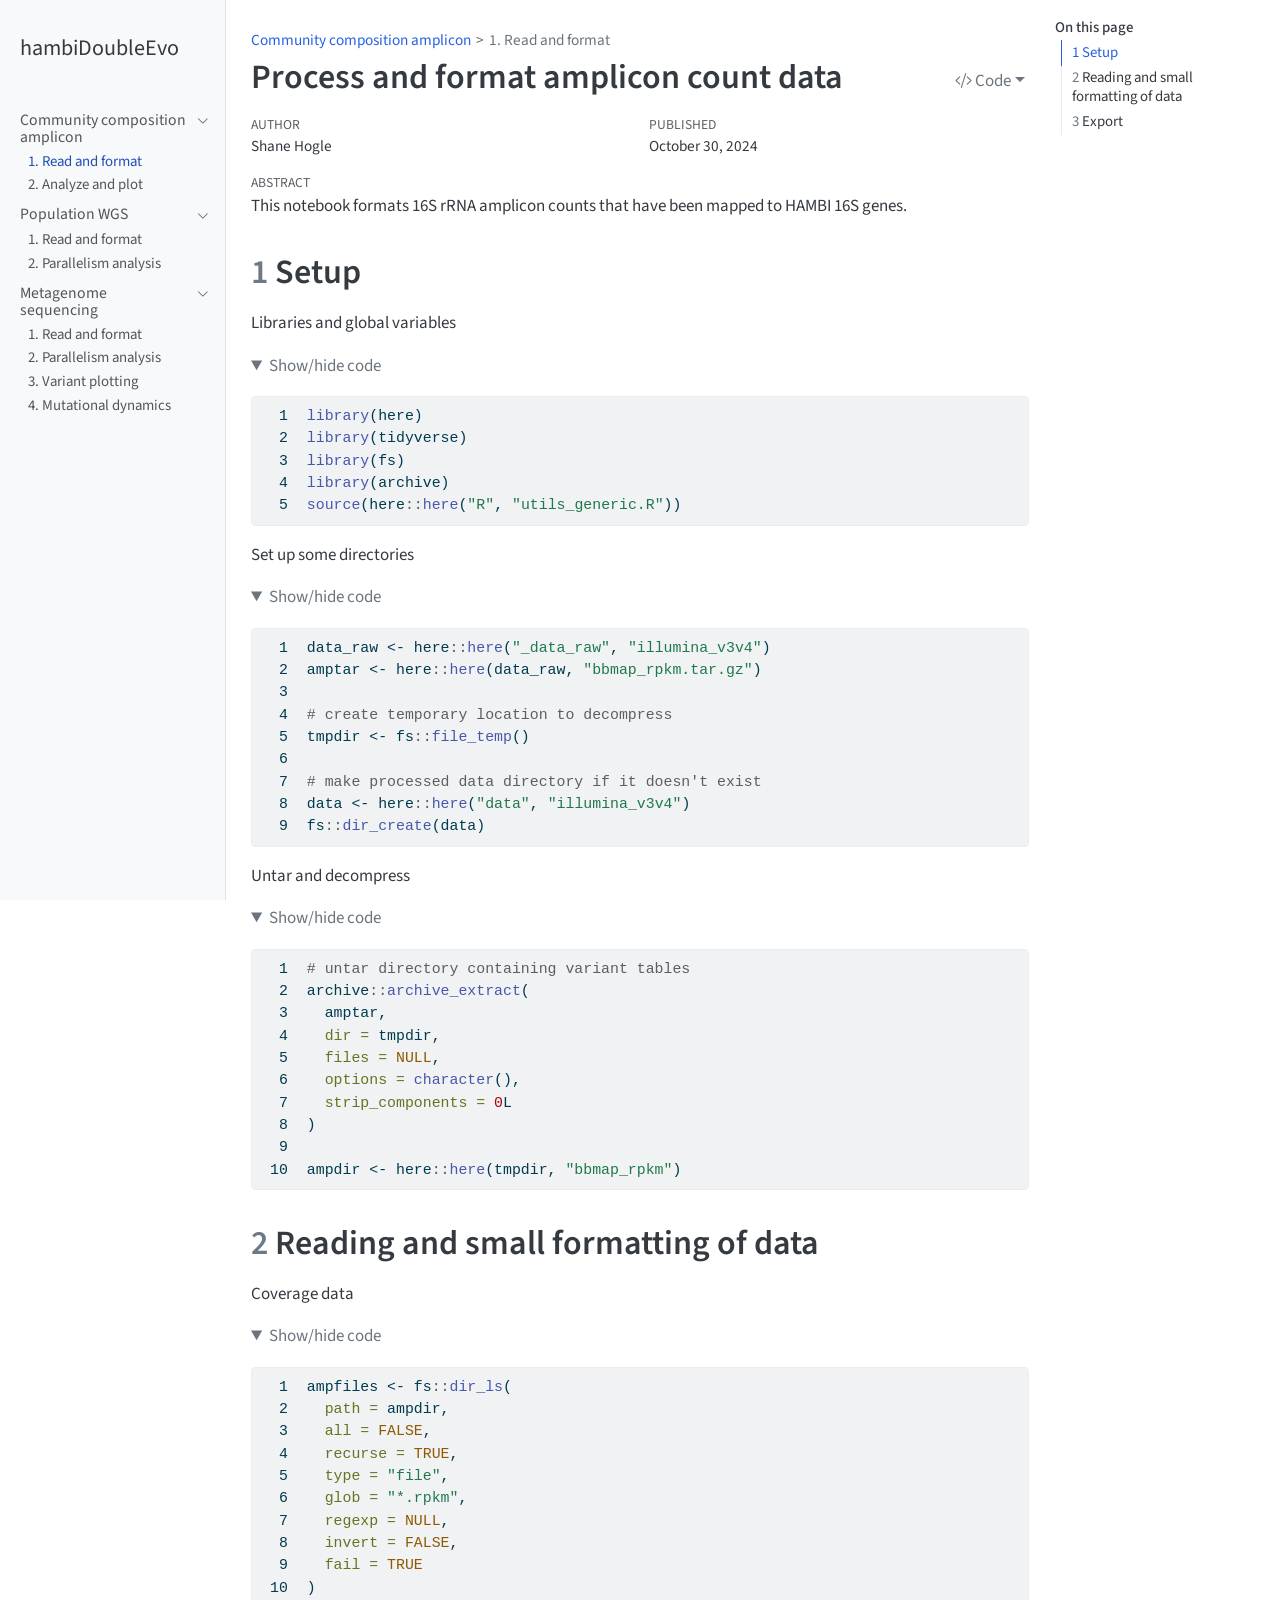
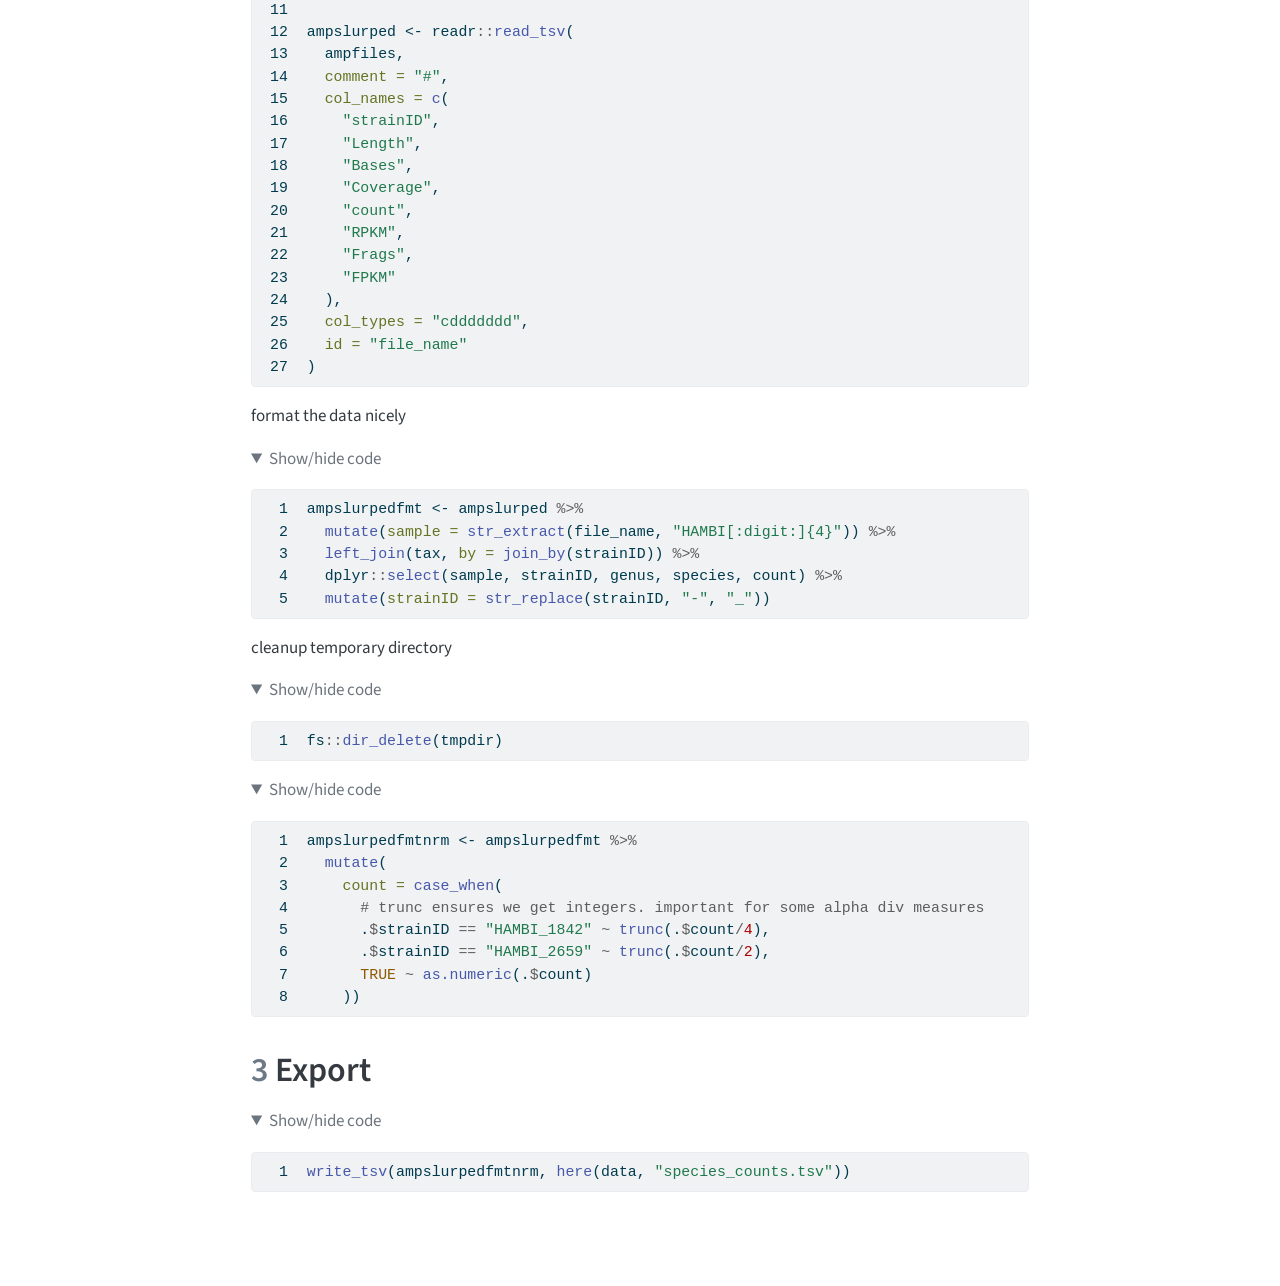
==== docs/R/illumina_v3v4/01_rpkm2tab.html @ 8b026c93 "first commit" ====
<!DOCTYPE html>
<html xmlns="http://www.w3.org/1999/xhtml" lang="en" xml:lang="en"><head>

<meta charset="utf-8">
<meta name="generator" content="quarto-1.4.553">

<meta name="viewport" content="width=device-width, initial-scale=1.0, user-scalable=yes">

<meta name="author" content="Shane Hogle">
<meta name="dcterms.date" content="2024-10-30">

<title>hambiDoubleEvo - Process and format amplicon count data</title>
<style>
code{white-space: pre-wrap;}
span.smallcaps{font-variant: small-caps;}
div.columns{display: flex; gap: min(4vw, 1.5em);}
div.column{flex: auto; overflow-x: auto;}
div.hanging-indent{margin-left: 1.5em; text-indent: -1.5em;}
ul.task-list{list-style: none;}
ul.task-list li input[type="checkbox"] {
  width: 0.8em;
  margin: 0 0.8em 0.2em -1em; /* quarto-specific, see https://github.com/quarto-dev/quarto-cli/issues/4556 */ 
  vertical-align: middle;
}
/* CSS for syntax highlighting */
pre > code.sourceCode { white-space: pre; position: relative; }
pre > code.sourceCode > span { line-height: 1.25; }
pre > code.sourceCode > span:empty { height: 1.2em; }
.sourceCode { overflow: visible; }
code.sourceCode > span { color: inherit; text-decoration: inherit; }
div.sourceCode { margin: 1em 0; }
pre.sourceCode { margin: 0; }
@media screen {
div.sourceCode { overflow: auto; }
}
@media print {
pre > code.sourceCode { white-space: pre-wrap; }
pre > code.sourceCode > span { text-indent: -5em; padding-left: 5em; }
}
pre.numberSource code
  { counter-reset: source-line 0; }
pre.numberSource code > span
  { position: relative; left: -4em; counter-increment: source-line; }
pre.numberSource code > span > a:first-child::before
  { content: counter(source-line);
    position: relative; left: -1em; text-align: right; vertical-align: baseline;
    border: none; display: inline-block;
    -webkit-touch-callout: none; -webkit-user-select: none;
    -khtml-user-select: none; -moz-user-select: none;
    -ms-user-select: none; user-select: none;
    padding: 0 4px; width: 4em;
  }
pre.numberSource { margin-left: 3em;  padding-left: 4px; }
div.sourceCode
  {   }
@media screen {
pre > code.sourceCode > span > a:first-child::before { text-decoration: underline; }
}
</style>


<script src="../../site_libs/quarto-nav/quarto-nav.js"></script>
<script src="../../site_libs/quarto-nav/headroom.min.js"></script>
<script src="../../site_libs/clipboard/clipboard.min.js"></script>
<script src="../../site_libs/quarto-search/autocomplete.umd.js"></script>
<script src="../../site_libs/quarto-search/fuse.min.js"></script>
<script src="../../site_libs/quarto-search/quarto-search.js"></script>
<meta name="quarto:offset" content="../../">
<script src="../../site_libs/quarto-html/quarto.js"></script>
<script src="../../site_libs/quarto-html/popper.min.js"></script>
<script src="../../site_libs/quarto-html/tippy.umd.min.js"></script>
<script src="../../site_libs/quarto-html/anchor.min.js"></script>
<link href="../../site_libs/quarto-html/tippy.css" rel="stylesheet">
<link href="../../site_libs/quarto-html/quarto-syntax-highlighting.css" rel="stylesheet" id="quarto-text-highlighting-styles">
<script src="../../site_libs/bootstrap/bootstrap.min.js"></script>
<link href="../../site_libs/bootstrap/bootstrap-icons.css" rel="stylesheet">
<link href="../../site_libs/bootstrap/bootstrap.min.css" rel="stylesheet" id="quarto-bootstrap" data-mode="light">
<script id="quarto-search-options" type="application/json">{
  "location": "sidebar",
  "copy-button": false,
  "collapse-after": 3,
  "panel-placement": "start",
  "type": "textbox",
  "limit": 50,
  "keyboard-shortcut": [
    "f",
    "/",
    "s"
  ],
  "show-item-context": false,
  "language": {
    "search-no-results-text": "No results",
    "search-matching-documents-text": "matching documents",
    "search-copy-link-title": "Copy link to search",
    "search-hide-matches-text": "Hide additional matches",
    "search-more-match-text": "more match in this document",
    "search-more-matches-text": "more matches in this document",
    "search-clear-button-title": "Clear",
    "search-text-placeholder": "",
    "search-detached-cancel-button-title": "Cancel",
    "search-submit-button-title": "Submit",
    "search-label": "Search"
  }
}</script>
<link href="../../site_libs/pagedtable-1.1/css/pagedtable.css" rel="stylesheet">
<script src="../../site_libs/pagedtable-1.1/js/pagedtable.js"></script>


</head>

<body class="nav-sidebar docked">

<div id="quarto-search-results"></div>
  <header id="quarto-header" class="headroom fixed-top">
  <nav class="quarto-secondary-nav">
    <div class="container-fluid d-flex">
      <button type="button" class="quarto-btn-toggle btn" data-bs-toggle="collapse" data-bs-target=".quarto-sidebar-collapse-item" aria-controls="quarto-sidebar" aria-expanded="false" aria-label="Toggle sidebar navigation" onclick="if (window.quartoToggleHeadroom) { window.quartoToggleHeadroom(); }">
        <i class="bi bi-layout-text-sidebar-reverse"></i>
      </button>
        <nav class="quarto-page-breadcrumbs" aria-label="breadcrumb"><ol class="breadcrumb"><li class="breadcrumb-item"><a href="../../R/illumina_v3v4/01_rpkm2tab.html">Community composition amplicon</a></li><li class="breadcrumb-item"><a href="../../R/illumina_v3v4/01_rpkm2tab.html">1. Read and format</a></li></ol></nav>
        <a class="flex-grow-1" role="button" data-bs-toggle="collapse" data-bs-target=".quarto-sidebar-collapse-item" aria-controls="quarto-sidebar" aria-expanded="false" aria-label="Toggle sidebar navigation" onclick="if (window.quartoToggleHeadroom) { window.quartoToggleHeadroom(); }">      
        </a>
      <button type="button" class="btn quarto-search-button" aria-label="" onclick="window.quartoOpenSearch();">
        <i class="bi bi-search"></i>
      </button>
    </div>
  </nav>
</header>
<!-- content -->
<div id="quarto-content" class="quarto-container page-columns page-rows-contents page-layout-article">
<!-- sidebar -->
  <nav id="quarto-sidebar" class="sidebar collapse collapse-horizontal quarto-sidebar-collapse-item sidebar-navigation docked overflow-auto">
    <div class="pt-lg-2 mt-2 text-left sidebar-header">
    <div class="sidebar-title mb-0 py-0">
      <a href="../../">hambiDoubleEvo</a> 
    </div>
      </div>
        <div class="mt-2 flex-shrink-0 align-items-center">
        <div class="sidebar-search">
        <div id="quarto-search" class="" title="Search"></div>
        </div>
        </div>
    <div class="sidebar-menu-container"> 
    <ul class="list-unstyled mt-1">
        <li class="sidebar-item sidebar-item-section">
      <div class="sidebar-item-container"> 
            <a class="sidebar-item-text sidebar-link text-start" data-bs-toggle="collapse" data-bs-target="#quarto-sidebar-section-1" aria-expanded="true">
 <span class="menu-text">Community composition amplicon</span></a>
          <a class="sidebar-item-toggle text-start" data-bs-toggle="collapse" data-bs-target="#quarto-sidebar-section-1" aria-expanded="true" aria-label="Toggle section">
            <i class="bi bi-chevron-right ms-2"></i>
          </a> 
      </div>
      <ul id="quarto-sidebar-section-1" class="collapse list-unstyled sidebar-section depth1 show">  
          <li class="sidebar-item">
  <div class="sidebar-item-container"> 
  <a href="../../R/illumina_v3v4/01_rpkm2tab.html" class="sidebar-item-text sidebar-link active">
 <span class="menu-text">1. Read and format</span></a>
  </div>
</li>
          <li class="sidebar-item">
  <div class="sidebar-item-container"> 
  <a href="../../R/illumina_v3v4/02_analysis.html" class="sidebar-item-text sidebar-link">
 <span class="menu-text">2. Analyze and plot</span></a>
  </div>
</li>
      </ul>
  </li>
        <li class="sidebar-item sidebar-item-section">
      <div class="sidebar-item-container"> 
            <a class="sidebar-item-text sidebar-link text-start" data-bs-toggle="collapse" data-bs-target="#quarto-sidebar-section-2" aria-expanded="true">
 <span class="menu-text">Population WGS</span></a>
          <a class="sidebar-item-toggle text-start" data-bs-toggle="collapse" data-bs-target="#quarto-sidebar-section-2" aria-expanded="true" aria-label="Toggle section">
            <i class="bi bi-chevron-right ms-2"></i>
          </a> 
      </div>
      <ul id="quarto-sidebar-section-2" class="collapse list-unstyled sidebar-section depth1 show">  
          <li class="sidebar-item">
  <div class="sidebar-item-container"> 
  <a href="../../R/wgs/01_format_variants.html" class="sidebar-item-text sidebar-link">
 <span class="menu-text">1. Read and format</span></a>
  </div>
</li>
          <li class="sidebar-item">
  <div class="sidebar-item-container"> 
  <a href="../../R/wgs/02_parallelism.html" class="sidebar-item-text sidebar-link">
 <span class="menu-text">2. Parallelism analysis</span></a>
  </div>
</li>
      </ul>
  </li>
        <li class="sidebar-item sidebar-item-section">
      <div class="sidebar-item-container"> 
            <a class="sidebar-item-text sidebar-link text-start" data-bs-toggle="collapse" data-bs-target="#quarto-sidebar-section-3" aria-expanded="true">
 <span class="menu-text">Metagenome sequencing</span></a>
          <a class="sidebar-item-toggle text-start" data-bs-toggle="collapse" data-bs-target="#quarto-sidebar-section-3" aria-expanded="true" aria-label="Toggle section">
            <i class="bi bi-chevron-right ms-2"></i>
          </a> 
      </div>
      <ul id="quarto-sidebar-section-3" class="collapse list-unstyled sidebar-section depth1 show">  
          <li class="sidebar-item">
  <div class="sidebar-item-container"> 
  <a href="../../R/metagenome/01_format_variants.html" class="sidebar-item-text sidebar-link">
 <span class="menu-text">1. Read and format</span></a>
  </div>
</li>
          <li class="sidebar-item">
  <div class="sidebar-item-container"> 
  <a href="../../R/metagenome/02_parallelism.html" class="sidebar-item-text sidebar-link">
 <span class="menu-text">2. Parallelism analysis</span></a>
  </div>
</li>
          <li class="sidebar-item">
  <div class="sidebar-item-container"> 
  <a href="../../R/metagenome/03_analyze_metagenome_variant_timeseries.html" class="sidebar-item-text sidebar-link">
 <span class="menu-text">3. Variant plotting</span></a>
  </div>
</li>
          <li class="sidebar-item">
  <div class="sidebar-item-container"> 
  <a href="../../R/metagenome/04_mutation_dynamics.html" class="sidebar-item-text sidebar-link">
 <span class="menu-text">4. Mutational dynamics</span></a>
  </div>
</li>
      </ul>
  </li>
    </ul>
    </div>
</nav>
<div id="quarto-sidebar-glass" class="quarto-sidebar-collapse-item" data-bs-toggle="collapse" data-bs-target=".quarto-sidebar-collapse-item"></div>
<!-- margin-sidebar -->
    <div id="quarto-margin-sidebar" class="sidebar margin-sidebar">
        <nav id="TOC" role="doc-toc" class="toc-active">
    <h2 id="toc-title">On this page</h2>
   
  <ul>
  <li><a href="#setup" id="toc-setup" class="nav-link active" data-scroll-target="#setup"><span class="header-section-number">1</span> Setup</a></li>
  <li><a href="#reading-and-small-formatting-of-data" id="toc-reading-and-small-formatting-of-data" class="nav-link" data-scroll-target="#reading-and-small-formatting-of-data"><span class="header-section-number">2</span> Reading and small formatting of data</a></li>
  <li><a href="#export" id="toc-export" class="nav-link" data-scroll-target="#export"><span class="header-section-number">3</span> Export</a></li>
  </ul>
</nav>
    </div>
<!-- main -->
<main class="content" id="quarto-document-content">

<header id="title-block-header" class="quarto-title-block default"><nav class="quarto-page-breadcrumbs quarto-title-breadcrumbs d-none d-lg-block" aria-label="breadcrumb"><ol class="breadcrumb"><li class="breadcrumb-item"><a href="../../R/illumina_v3v4/01_rpkm2tab.html">Community composition amplicon</a></li><li class="breadcrumb-item"><a href="../../R/illumina_v3v4/01_rpkm2tab.html">1. Read and format</a></li></ol></nav>
<div class="quarto-title">
<div class="quarto-title-block"><div><h1 class="title">Process and format amplicon count data</h1><button type="button" class="btn code-tools-button dropdown-toggle" id="quarto-code-tools-menu" data-bs-toggle="dropdown" aria-expanded="false"><i class="bi"></i> Code</button><ul class="dropdown-menu dropdown-menu-end" aria-labelelledby="quarto-code-tools-menu"><li><a id="quarto-show-all-code" class="dropdown-item" href="javascript:void(0)" role="button">Show All Code</a></li><li><a id="quarto-hide-all-code" class="dropdown-item" href="javascript:void(0)" role="button">Hide All Code</a></li><li><hr class="dropdown-divider"></li><li><a id="quarto-view-source" class="dropdown-item" href="javascript:void(0)" role="button">View Source</a></li></ul></div></div>
</div>



<div class="quarto-title-meta">

    <div>
    <div class="quarto-title-meta-heading">Author</div>
    <div class="quarto-title-meta-contents">
             <p>Shane Hogle </p>
          </div>
  </div>
    
    <div>
    <div class="quarto-title-meta-heading">Published</div>
    <div class="quarto-title-meta-contents">
      <p class="date">October 30, 2024</p>
    </div>
  </div>
  
    
  </div>
  
<div>
  <div class="abstract">
    <div class="block-title">Abstract</div>
    This notebook formats 16S rRNA amplicon counts that have been mapped to HAMBI 16S genes.
  </div>
</div>


</header>


<section id="setup" class="level1" data-number="1">
<h1 data-number="1"><span class="header-section-number">1</span> Setup</h1>
<p>Libraries and global variables</p>
<div class="cell">
<details open="" class="code-fold">
<summary>Show/hide code</summary>
<div class="sourceCode cell-code" id="cb1"><pre class="sourceCode numberSource r number-lines code-with-copy"><code class="sourceCode r"><span id="cb1-1"><a href="#cb1-1"></a><span class="fu">library</span>(here)</span>
<span id="cb1-2"><a href="#cb1-2"></a><span class="fu">library</span>(tidyverse)</span>
<span id="cb1-3"><a href="#cb1-3"></a><span class="fu">library</span>(fs)</span>
<span id="cb1-4"><a href="#cb1-4"></a><span class="fu">library</span>(archive)</span>
<span id="cb1-5"><a href="#cb1-5"></a><span class="fu">source</span>(here<span class="sc">::</span><span class="fu">here</span>(<span class="st">"R"</span>, <span class="st">"utils_generic.R"</span>))</span></code><button title="Copy to Clipboard" class="code-copy-button"><i class="bi"></i></button></pre></div>
</details>
</div>
<p>Set up some directories</p>
<div class="cell">
<details open="" class="code-fold">
<summary>Show/hide code</summary>
<div class="sourceCode cell-code" id="cb2"><pre class="sourceCode numberSource r number-lines code-with-copy"><code class="sourceCode r"><span id="cb2-1"><a href="#cb2-1"></a>data_raw <span class="ot">&lt;-</span> here<span class="sc">::</span><span class="fu">here</span>(<span class="st">"_data_raw"</span>, <span class="st">"illumina_v3v4"</span>)</span>
<span id="cb2-2"><a href="#cb2-2"></a>amptar <span class="ot">&lt;-</span> here<span class="sc">::</span><span class="fu">here</span>(data_raw, <span class="st">"bbmap_rpkm.tar.gz"</span>)</span>
<span id="cb2-3"><a href="#cb2-3"></a></span>
<span id="cb2-4"><a href="#cb2-4"></a><span class="co"># create temporary location to decompress</span></span>
<span id="cb2-5"><a href="#cb2-5"></a>tmpdir <span class="ot">&lt;-</span> fs<span class="sc">::</span><span class="fu">file_temp</span>()</span>
<span id="cb2-6"><a href="#cb2-6"></a></span>
<span id="cb2-7"><a href="#cb2-7"></a><span class="co"># make processed data directory if it doesn't exist</span></span>
<span id="cb2-8"><a href="#cb2-8"></a>data <span class="ot">&lt;-</span> here<span class="sc">::</span><span class="fu">here</span>(<span class="st">"data"</span>, <span class="st">"illumina_v3v4"</span>)</span>
<span id="cb2-9"><a href="#cb2-9"></a>fs<span class="sc">::</span><span class="fu">dir_create</span>(data)</span></code><button title="Copy to Clipboard" class="code-copy-button"><i class="bi"></i></button></pre></div>
</details>
</div>
<p>Untar and decompress</p>
<div class="cell">
<details open="" class="code-fold">
<summary>Show/hide code</summary>
<div class="sourceCode cell-code" id="cb3"><pre class="sourceCode numberSource r number-lines code-with-copy"><code class="sourceCode r"><span id="cb3-1"><a href="#cb3-1"></a><span class="co"># untar directory containing variant tables </span></span>
<span id="cb3-2"><a href="#cb3-2"></a>archive<span class="sc">::</span><span class="fu">archive_extract</span>(</span>
<span id="cb3-3"><a href="#cb3-3"></a>  amptar,</span>
<span id="cb3-4"><a href="#cb3-4"></a>  <span class="at">dir =</span> tmpdir,</span>
<span id="cb3-5"><a href="#cb3-5"></a>  <span class="at">files =</span> <span class="cn">NULL</span>,</span>
<span id="cb3-6"><a href="#cb3-6"></a>  <span class="at">options =</span> <span class="fu">character</span>(),</span>
<span id="cb3-7"><a href="#cb3-7"></a>  <span class="at">strip_components =</span> <span class="dv">0</span>L</span>
<span id="cb3-8"><a href="#cb3-8"></a>)</span>
<span id="cb3-9"><a href="#cb3-9"></a></span>
<span id="cb3-10"><a href="#cb3-10"></a>ampdir <span class="ot">&lt;-</span> here<span class="sc">::</span><span class="fu">here</span>(tmpdir, <span class="st">"bbmap_rpkm"</span>)</span></code><button title="Copy to Clipboard" class="code-copy-button"><i class="bi"></i></button></pre></div>
</details>
</div>
</section>
<section id="reading-and-small-formatting-of-data" class="level1" data-number="2">
<h1 data-number="2"><span class="header-section-number">2</span> Reading and small formatting of data</h1>
<p>Coverage data</p>
<div class="cell">
<details open="" class="code-fold">
<summary>Show/hide code</summary>
<div class="sourceCode cell-code" id="cb4"><pre class="sourceCode numberSource r number-lines code-with-copy"><code class="sourceCode r"><span id="cb4-1"><a href="#cb4-1"></a>ampfiles <span class="ot">&lt;-</span> fs<span class="sc">::</span><span class="fu">dir_ls</span>(</span>
<span id="cb4-2"><a href="#cb4-2"></a>  <span class="at">path =</span> ampdir,</span>
<span id="cb4-3"><a href="#cb4-3"></a>  <span class="at">all =</span> <span class="cn">FALSE</span>,</span>
<span id="cb4-4"><a href="#cb4-4"></a>  <span class="at">recurse =</span> <span class="cn">TRUE</span>,</span>
<span id="cb4-5"><a href="#cb4-5"></a>  <span class="at">type =</span> <span class="st">"file"</span>,</span>
<span id="cb4-6"><a href="#cb4-6"></a>  <span class="at">glob =</span> <span class="st">"*.rpkm"</span>,</span>
<span id="cb4-7"><a href="#cb4-7"></a>  <span class="at">regexp =</span> <span class="cn">NULL</span>,</span>
<span id="cb4-8"><a href="#cb4-8"></a>  <span class="at">invert =</span> <span class="cn">FALSE</span>,</span>
<span id="cb4-9"><a href="#cb4-9"></a>  <span class="at">fail =</span> <span class="cn">TRUE</span></span>
<span id="cb4-10"><a href="#cb4-10"></a>)</span>
<span id="cb4-11"><a href="#cb4-11"></a></span>
<span id="cb4-12"><a href="#cb4-12"></a>ampslurped <span class="ot">&lt;-</span> readr<span class="sc">::</span><span class="fu">read_tsv</span>(</span>
<span id="cb4-13"><a href="#cb4-13"></a>  ampfiles,</span>
<span id="cb4-14"><a href="#cb4-14"></a>  <span class="at">comment =</span> <span class="st">"#"</span>,</span>
<span id="cb4-15"><a href="#cb4-15"></a>  <span class="at">col_names =</span> <span class="fu">c</span>(</span>
<span id="cb4-16"><a href="#cb4-16"></a>    <span class="st">"strainID"</span>,</span>
<span id="cb4-17"><a href="#cb4-17"></a>    <span class="st">"Length"</span>,</span>
<span id="cb4-18"><a href="#cb4-18"></a>    <span class="st">"Bases"</span>,</span>
<span id="cb4-19"><a href="#cb4-19"></a>    <span class="st">"Coverage"</span>,</span>
<span id="cb4-20"><a href="#cb4-20"></a>    <span class="st">"count"</span>,</span>
<span id="cb4-21"><a href="#cb4-21"></a>    <span class="st">"RPKM"</span>,</span>
<span id="cb4-22"><a href="#cb4-22"></a>    <span class="st">"Frags"</span>,</span>
<span id="cb4-23"><a href="#cb4-23"></a>    <span class="st">"FPKM"</span></span>
<span id="cb4-24"><a href="#cb4-24"></a>  ),</span>
<span id="cb4-25"><a href="#cb4-25"></a>  <span class="at">col_types =</span> <span class="st">"cddddddd"</span>,</span>
<span id="cb4-26"><a href="#cb4-26"></a>  <span class="at">id =</span> <span class="st">"file_name"</span></span>
<span id="cb4-27"><a href="#cb4-27"></a>)</span></code><button title="Copy to Clipboard" class="code-copy-button"><i class="bi"></i></button></pre></div>
</details>
</div>
<p>format the data nicely</p>
<div class="cell">
<details open="" class="code-fold">
<summary>Show/hide code</summary>
<div class="sourceCode cell-code" id="cb5"><pre class="sourceCode numberSource r number-lines code-with-copy"><code class="sourceCode r"><span id="cb5-1"><a href="#cb5-1"></a>ampslurpedfmt <span class="ot">&lt;-</span> ampslurped <span class="sc">%&gt;%</span></span>
<span id="cb5-2"><a href="#cb5-2"></a>  <span class="fu">mutate</span>(<span class="at">sample =</span> <span class="fu">str_extract</span>(file_name, <span class="st">"HAMBI[:digit:]{4}"</span>)) <span class="sc">%&gt;%</span></span>
<span id="cb5-3"><a href="#cb5-3"></a>  <span class="fu">left_join</span>(tax, <span class="at">by =</span> <span class="fu">join_by</span>(strainID)) <span class="sc">%&gt;%</span> </span>
<span id="cb5-4"><a href="#cb5-4"></a>  dplyr<span class="sc">::</span><span class="fu">select</span>(sample, strainID, genus, species, count) <span class="sc">%&gt;%</span> </span>
<span id="cb5-5"><a href="#cb5-5"></a>  <span class="fu">mutate</span>(<span class="at">strainID =</span> <span class="fu">str_replace</span>(strainID, <span class="st">"-"</span>, <span class="st">"_"</span>))</span></code><button title="Copy to Clipboard" class="code-copy-button"><i class="bi"></i></button></pre></div>
</details>
</div>
<p>cleanup temporary directory</p>
<div class="cell">
<details open="" class="code-fold">
<summary>Show/hide code</summary>
<div class="sourceCode cell-code" id="cb6"><pre class="sourceCode numberSource r number-lines code-with-copy"><code class="sourceCode r"><span id="cb6-1"><a href="#cb6-1"></a>fs<span class="sc">::</span><span class="fu">dir_delete</span>(tmpdir)</span></code><button title="Copy to Clipboard" class="code-copy-button"><i class="bi"></i></button></pre></div>
</details>
</div>
<div class="cell">
<details open="" class="code-fold">
<summary>Show/hide code</summary>
<div class="sourceCode cell-code" id="cb7"><pre class="sourceCode numberSource r number-lines code-with-copy"><code class="sourceCode r"><span id="cb7-1"><a href="#cb7-1"></a>ampslurpedfmtnrm <span class="ot">&lt;-</span> ampslurpedfmt <span class="sc">%&gt;%</span> </span>
<span id="cb7-2"><a href="#cb7-2"></a>  <span class="fu">mutate</span>(</span>
<span id="cb7-3"><a href="#cb7-3"></a>    <span class="at">count =</span> <span class="fu">case_when</span>(</span>
<span id="cb7-4"><a href="#cb7-4"></a>      <span class="co"># trunc ensures we get integers. important for some alpha div measures</span></span>
<span id="cb7-5"><a href="#cb7-5"></a>      .<span class="sc">$</span>strainID <span class="sc">==</span> <span class="st">"HAMBI_1842"</span> <span class="sc">~</span> <span class="fu">trunc</span>(.<span class="sc">$</span>count<span class="sc">/</span><span class="dv">4</span>),</span>
<span id="cb7-6"><a href="#cb7-6"></a>      .<span class="sc">$</span>strainID <span class="sc">==</span> <span class="st">"HAMBI_2659"</span> <span class="sc">~</span> <span class="fu">trunc</span>(.<span class="sc">$</span>count<span class="sc">/</span><span class="dv">2</span>),</span>
<span id="cb7-7"><a href="#cb7-7"></a>      <span class="cn">TRUE</span> <span class="sc">~</span> <span class="fu">as.numeric</span>(.<span class="sc">$</span>count)</span>
<span id="cb7-8"><a href="#cb7-8"></a>    ))</span></code><button title="Copy to Clipboard" class="code-copy-button"><i class="bi"></i></button></pre></div>
</details>
</div>
</section>
<section id="export" class="level1" data-number="3">
<h1 data-number="3"><span class="header-section-number">3</span> Export</h1>
<div class="cell">
<details open="" class="code-fold">
<summary>Show/hide code</summary>
<div class="sourceCode cell-code" id="cb8"><pre class="sourceCode numberSource r number-lines code-with-copy"><code class="sourceCode r"><span id="cb8-1"><a href="#cb8-1"></a><span class="fu">write_tsv</span>(ampslurpedfmtnrm, <span class="fu">here</span>(data, <span class="st">"species_counts.tsv"</span>))</span></code><button title="Copy to Clipboard" class="code-copy-button"><i class="bi"></i></button></pre></div>
</details>
</div>


<!-- -->

</section>

</main> <!-- /main -->
<script id="quarto-html-after-body" type="application/javascript">
window.document.addEventListener("DOMContentLoaded", function (event) {
  const toggleBodyColorMode = (bsSheetEl) => {
    const mode = bsSheetEl.getAttribute("data-mode");
    const bodyEl = window.document.querySelector("body");
    if (mode === "dark") {
      bodyEl.classList.add("quarto-dark");
      bodyEl.classList.remove("quarto-light");
    } else {
      bodyEl.classList.add("quarto-light");
      bodyEl.classList.remove("quarto-dark");
    }
  }
  const toggleBodyColorPrimary = () => {
    const bsSheetEl = window.document.querySelector("link#quarto-bootstrap");
    if (bsSheetEl) {
      toggleBodyColorMode(bsSheetEl);
    }
  }
  toggleBodyColorPrimary();  
  const icon = "";
  const anchorJS = new window.AnchorJS();
  anchorJS.options = {
    placement: 'right',
    icon: icon
  };
  anchorJS.add('.anchored');
  const isCodeAnnotation = (el) => {
    for (const clz of el.classList) {
      if (clz.startsWith('code-annotation-')) {                     
        return true;
      }
    }
    return false;
  }
  const clipboard = new window.ClipboardJS('.code-copy-button', {
    text: function(trigger) {
      const codeEl = trigger.previousElementSibling.cloneNode(true);
      for (const childEl of codeEl.children) {
        if (isCodeAnnotation(childEl)) {
          childEl.remove();
        }
      }
      return codeEl.innerText;
    }
  });
  clipboard.on('success', function(e) {
    // button target
    const button = e.trigger;
    // don't keep focus
    button.blur();
    // flash "checked"
    button.classList.add('code-copy-button-checked');
    var currentTitle = button.getAttribute("title");
    button.setAttribute("title", "Copied!");
    let tooltip;
    if (window.bootstrap) {
      button.setAttribute("data-bs-toggle", "tooltip");
      button.setAttribute("data-bs-placement", "left");
      button.setAttribute("data-bs-title", "Copied!");
      tooltip = new bootstrap.Tooltip(button, 
        { trigger: "manual", 
          customClass: "code-copy-button-tooltip",
          offset: [0, -8]});
      tooltip.show();    
    }
    setTimeout(function() {
      if (tooltip) {
        tooltip.hide();
        button.removeAttribute("data-bs-title");
        button.removeAttribute("data-bs-toggle");
        button.removeAttribute("data-bs-placement");
      }
      button.setAttribute("title", currentTitle);
      button.classList.remove('code-copy-button-checked');
    }, 1000);
    // clear code selection
    e.clearSelection();
  });
  const viewSource = window.document.getElementById('quarto-view-source') ||
                     window.document.getElementById('quarto-code-tools-source');
  if (viewSource) {
    const sourceUrl = viewSource.getAttribute("data-quarto-source-url");
    viewSource.addEventListener("click", function(e) {
      if (sourceUrl) {
        // rstudio viewer pane
        if (/\bcapabilities=\b/.test(window.location)) {
          window.open(sourceUrl);
        } else {
          window.location.href = sourceUrl;
        }
      } else {
        const modal = new bootstrap.Modal(document.getElementById('quarto-embedded-source-code-modal'));
        modal.show();
      }
      return false;
    });
  }
  function toggleCodeHandler(show) {
    return function(e) {
      const detailsSrc = window.document.querySelectorAll(".cell > details > .sourceCode");
      for (let i=0; i<detailsSrc.length; i++) {
        const details = detailsSrc[i].parentElement;
        if (show) {
          details.open = true;
        } else {
          details.removeAttribute("open");
        }
      }
      const cellCodeDivs = window.document.querySelectorAll(".cell > .sourceCode");
      const fromCls = show ? "hidden" : "unhidden";
      const toCls = show ? "unhidden" : "hidden";
      for (let i=0; i<cellCodeDivs.length; i++) {
        const codeDiv = cellCodeDivs[i];
        if (codeDiv.classList.contains(fromCls)) {
          codeDiv.classList.remove(fromCls);
          codeDiv.classList.add(toCls);
        } 
      }
      return false;
    }
  }
  const hideAllCode = window.document.getElementById("quarto-hide-all-code");
  if (hideAllCode) {
    hideAllCode.addEventListener("click", toggleCodeHandler(false));
  }
  const showAllCode = window.document.getElementById("quarto-show-all-code");
  if (showAllCode) {
    showAllCode.addEventListener("click", toggleCodeHandler(true));
  }
    var localhostRegex = new RegExp(/^(?:http|https):\/\/localhost\:?[0-9]*\//);
    var mailtoRegex = new RegExp(/^mailto:/);
      var filterRegex = new RegExp('/' + window.location.host + '/');
    var isInternal = (href) => {
        return filterRegex.test(href) || localhostRegex.test(href) || mailtoRegex.test(href);
    }
    // Inspect non-navigation links and adorn them if external
 	var links = window.document.querySelectorAll('a[href]:not(.nav-link):not(.navbar-brand):not(.toc-action):not(.sidebar-link):not(.sidebar-item-toggle):not(.pagination-link):not(.no-external):not([aria-hidden]):not(.dropdown-item):not(.quarto-navigation-tool)');
    for (var i=0; i<links.length; i++) {
      const link = links[i];
      if (!isInternal(link.href)) {
        // undo the damage that might have been done by quarto-nav.js in the case of
        // links that we want to consider external
        if (link.dataset.originalHref !== undefined) {
          link.href = link.dataset.originalHref;
        }
      }
    }
  function tippyHover(el, contentFn, onTriggerFn, onUntriggerFn) {
    const config = {
      allowHTML: true,
      maxWidth: 500,
      delay: 100,
      arrow: false,
      appendTo: function(el) {
          return el.parentElement;
      },
      interactive: true,
      interactiveBorder: 10,
      theme: 'quarto',
      placement: 'bottom-start',
    };
    if (contentFn) {
      config.content = contentFn;
    }
    if (onTriggerFn) {
      config.onTrigger = onTriggerFn;
    }
    if (onUntriggerFn) {
      config.onUntrigger = onUntriggerFn;
    }
    window.tippy(el, config); 
  }
  const noterefs = window.document.querySelectorAll('a[role="doc-noteref"]');
  for (var i=0; i<noterefs.length; i++) {
    const ref = noterefs[i];
    tippyHover(ref, function() {
      // use id or data attribute instead here
      let href = ref.getAttribute('data-footnote-href') || ref.getAttribute('href');
      try { href = new URL(href).hash; } catch {}
      const id = href.replace(/^#\/?/, "");
      const note = window.document.getElementById(id);
      if (note) {
        return note.innerHTML;
      } else {
        return "";
      }
    });
  }
  const xrefs = window.document.querySelectorAll('a.quarto-xref');
  const processXRef = (id, note) => {
    // Strip column container classes
    const stripColumnClz = (el) => {
      el.classList.remove("page-full", "page-columns");
      if (el.children) {
        for (const child of el.children) {
          stripColumnClz(child);
        }
      }
    }
    stripColumnClz(note)
    if (id === null || id.startsWith('sec-')) {
      // Special case sections, only their first couple elements
      const container = document.createElement("div");
      if (note.children && note.children.length > 2) {
        container.appendChild(note.children[0].cloneNode(true));
        for (let i = 1; i < note.children.length; i++) {
          const child = note.children[i];
          if (child.tagName === "P" && child.innerText === "") {
            continue;
          } else {
            container.appendChild(child.cloneNode(true));
            break;
          }
        }
        if (window.Quarto?.typesetMath) {
          window.Quarto.typesetMath(container);
        }
        return container.innerHTML
      } else {
        if (window.Quarto?.typesetMath) {
          window.Quarto.typesetMath(note);
        }
        return note.innerHTML;
      }
    } else {
      // Remove any anchor links if they are present
      const anchorLink = note.querySelector('a.anchorjs-link');
      if (anchorLink) {
        anchorLink.remove();
      }
      if (window.Quarto?.typesetMath) {
        window.Quarto.typesetMath(note);
      }
      // TODO in 1.5, we should make sure this works without a callout special case
      if (note.classList.contains("callout")) {
        return note.outerHTML;
      } else {
        return note.innerHTML;
      }
    }
  }
  for (var i=0; i<xrefs.length; i++) {
    const xref = xrefs[i];
    tippyHover(xref, undefined, function(instance) {
      instance.disable();
      let url = xref.getAttribute('href');
      let hash = undefined; 
      if (url.startsWith('#')) {
        hash = url;
      } else {
        try { hash = new URL(url).hash; } catch {}
      }
      if (hash) {
        const id = hash.replace(/^#\/?/, "");
        const note = window.document.getElementById(id);
        if (note !== null) {
          try {
            const html = processXRef(id, note.cloneNode(true));
            instance.setContent(html);
          } finally {
            instance.enable();
            instance.show();
          }
        } else {
          // See if we can fetch this
          fetch(url.split('#')[0])
          .then(res => res.text())
          .then(html => {
            const parser = new DOMParser();
            const htmlDoc = parser.parseFromString(html, "text/html");
            const note = htmlDoc.getElementById(id);
            if (note !== null) {
              const html = processXRef(id, note);
              instance.setContent(html);
            } 
          }).finally(() => {
            instance.enable();
            instance.show();
          });
        }
      } else {
        // See if we can fetch a full url (with no hash to target)
        // This is a special case and we should probably do some content thinning / targeting
        fetch(url)
        .then(res => res.text())
        .then(html => {
          const parser = new DOMParser();
          const htmlDoc = parser.parseFromString(html, "text/html");
          const note = htmlDoc.querySelector('main.content');
          if (note !== null) {
            // This should only happen for chapter cross references
            // (since there is no id in the URL)
            // remove the first header
            if (note.children.length > 0 && note.children[0].tagName === "HEADER") {
              note.children[0].remove();
            }
            const html = processXRef(null, note);
            instance.setContent(html);
          } 
        }).finally(() => {
          instance.enable();
          instance.show();
        });
      }
    }, function(instance) {
    });
  }
      let selectedAnnoteEl;
      const selectorForAnnotation = ( cell, annotation) => {
        let cellAttr = 'data-code-cell="' + cell + '"';
        let lineAttr = 'data-code-annotation="' +  annotation + '"';
        const selector = 'span[' + cellAttr + '][' + lineAttr + ']';
        return selector;
      }
      const selectCodeLines = (annoteEl) => {
        const doc = window.document;
        const targetCell = annoteEl.getAttribute("data-target-cell");
        const targetAnnotation = annoteEl.getAttribute("data-target-annotation");
        const annoteSpan = window.document.querySelector(selectorForAnnotation(targetCell, targetAnnotation));
        const lines = annoteSpan.getAttribute("data-code-lines").split(",");
        const lineIds = lines.map((line) => {
          return targetCell + "-" + line;
        })
        let top = null;
        let height = null;
        let parent = null;
        if (lineIds.length > 0) {
            //compute the position of the single el (top and bottom and make a div)
            const el = window.document.getElementById(lineIds[0]);
            top = el.offsetTop;
            height = el.offsetHeight;
            parent = el.parentElement.parentElement;
          if (lineIds.length > 1) {
            const lastEl = window.document.getElementById(lineIds[lineIds.length - 1]);
            const bottom = lastEl.offsetTop + lastEl.offsetHeight;
            height = bottom - top;
          }
          if (top !== null && height !== null && parent !== null) {
            // cook up a div (if necessary) and position it 
            let div = window.document.getElementById("code-annotation-line-highlight");
            if (div === null) {
              div = window.document.createElement("div");
              div.setAttribute("id", "code-annotation-line-highlight");
              div.style.position = 'absolute';
              parent.appendChild(div);
            }
            div.style.top = top - 2 + "px";
            div.style.height = height + 4 + "px";
            div.style.left = 0;
            let gutterDiv = window.document.getElementById("code-annotation-line-highlight-gutter");
            if (gutterDiv === null) {
              gutterDiv = window.document.createElement("div");
              gutterDiv.setAttribute("id", "code-annotation-line-highlight-gutter");
              gutterDiv.style.position = 'absolute';
              const codeCell = window.document.getElementById(targetCell);
              const gutter = codeCell.querySelector('.code-annotation-gutter');
              gutter.appendChild(gutterDiv);
            }
            gutterDiv.style.top = top - 2 + "px";
            gutterDiv.style.height = height + 4 + "px";
          }
          selectedAnnoteEl = annoteEl;
        }
      };
      const unselectCodeLines = () => {
        const elementsIds = ["code-annotation-line-highlight", "code-annotation-line-highlight-gutter"];
        elementsIds.forEach((elId) => {
          const div = window.document.getElementById(elId);
          if (div) {
            div.remove();
          }
        });
        selectedAnnoteEl = undefined;
      };
        // Handle positioning of the toggle
    window.addEventListener(
      "resize",
      throttle(() => {
        elRect = undefined;
        if (selectedAnnoteEl) {
          selectCodeLines(selectedAnnoteEl);
        }
      }, 10)
    );
    function throttle(fn, ms) {
    let throttle = false;
    let timer;
      return (...args) => {
        if(!throttle) { // first call gets through
            fn.apply(this, args);
            throttle = true;
        } else { // all the others get throttled
            if(timer) clearTimeout(timer); // cancel #2
            timer = setTimeout(() => {
              fn.apply(this, args);
              timer = throttle = false;
            }, ms);
        }
      };
    }
      // Attach click handler to the DT
      const annoteDls = window.document.querySelectorAll('dt[data-target-cell]');
      for (const annoteDlNode of annoteDls) {
        annoteDlNode.addEventListener('click', (event) => {
          const clickedEl = event.target;
          if (clickedEl !== selectedAnnoteEl) {
            unselectCodeLines();
            const activeEl = window.document.querySelector('dt[data-target-cell].code-annotation-active');
            if (activeEl) {
              activeEl.classList.remove('code-annotation-active');
            }
            selectCodeLines(clickedEl);
            clickedEl.classList.add('code-annotation-active');
          } else {
            // Unselect the line
            unselectCodeLines();
            clickedEl.classList.remove('code-annotation-active');
          }
        });
      }
  const findCites = (el) => {
    const parentEl = el.parentElement;
    if (parentEl) {
      const cites = parentEl.dataset.cites;
      if (cites) {
        return {
          el,
          cites: cites.split(' ')
        };
      } else {
        return findCites(el.parentElement)
      }
    } else {
      return undefined;
    }
  };
  var bibliorefs = window.document.querySelectorAll('a[role="doc-biblioref"]');
  for (var i=0; i<bibliorefs.length; i++) {
    const ref = bibliorefs[i];
    const citeInfo = findCites(ref);
    if (citeInfo) {
      tippyHover(citeInfo.el, function() {
        var popup = window.document.createElement('div');
        citeInfo.cites.forEach(function(cite) {
          var citeDiv = window.document.createElement('div');
          citeDiv.classList.add('hanging-indent');
          citeDiv.classList.add('csl-entry');
          var biblioDiv = window.document.getElementById('ref-' + cite);
          if (biblioDiv) {
            citeDiv.innerHTML = biblioDiv.innerHTML;
          }
          popup.appendChild(citeDiv);
        });
        return popup.innerHTML;
      });
    }
  }
});
</script><div class="modal fade" id="quarto-embedded-source-code-modal" tabindex="-1" aria-labelledby="quarto-embedded-source-code-modal-label" aria-hidden="true"><div class="modal-dialog modal-dialog-scrollable"><div class="modal-content"><div class="modal-header"><h5 class="modal-title" id="quarto-embedded-source-code-modal-label">Source Code</h5><button class="btn-close" data-bs-dismiss="modal"></button></div><div class="modal-body"><div class="">
<div class="sourceCode" id="cb9" data-shortcodes="false"><pre class="sourceCode numberSource markdown number-lines code-with-copy"><code class="sourceCode markdown"><span id="cb9-1"><a href="#cb9-1"></a><span class="co">---</span></span>
<span id="cb9-2"><a href="#cb9-2"></a><span class="an">title:</span><span class="co"> "Process and format amplicon count data"</span></span>
<span id="cb9-3"><a href="#cb9-3"></a><span class="an">author:</span><span class="co"> "Shane Hogle"</span></span>
<span id="cb9-4"><a href="#cb9-4"></a><span class="an">date:</span><span class="co"> today</span></span>
<span id="cb9-5"><a href="#cb9-5"></a><span class="an">abstract:</span><span class="co"> "This notebook formats 16S rRNA amplicon counts that have been mapped to HAMBI 16S genes."</span></span>
<span id="cb9-6"><a href="#cb9-6"></a><span class="co">---</span></span>
<span id="cb9-7"><a href="#cb9-7"></a></span>
<span id="cb9-8"><a href="#cb9-8"></a><span class="fu"># Setup</span></span>
<span id="cb9-9"><a href="#cb9-9"></a></span>
<span id="cb9-10"><a href="#cb9-10"></a>Libraries and global variables</span>
<span id="cb9-11"><a href="#cb9-11"></a></span>
<span id="cb9-14"><a href="#cb9-14"></a><span class="in">```{r}</span></span>
<span id="cb9-15"><a href="#cb9-15"></a><span class="co">#| output: false</span></span>
<span id="cb9-16"><a href="#cb9-16"></a><span class="fu">library</span>(here)</span>
<span id="cb9-17"><a href="#cb9-17"></a><span class="fu">library</span>(tidyverse)</span>
<span id="cb9-18"><a href="#cb9-18"></a><span class="fu">library</span>(fs)</span>
<span id="cb9-19"><a href="#cb9-19"></a><span class="fu">library</span>(archive)</span>
<span id="cb9-20"><a href="#cb9-20"></a><span class="fu">source</span>(here<span class="sc">::</span><span class="fu">here</span>(<span class="st">"R"</span>, <span class="st">"utils_generic.R"</span>))</span>
<span id="cb9-21"><a href="#cb9-21"></a><span class="in">```</span></span>
<span id="cb9-22"><a href="#cb9-22"></a></span>
<span id="cb9-23"><a href="#cb9-23"></a>Set up some directories</span>
<span id="cb9-24"><a href="#cb9-24"></a></span>
<span id="cb9-27"><a href="#cb9-27"></a><span class="in">```{r}</span></span>
<span id="cb9-28"><a href="#cb9-28"></a><span class="co">#| output: false</span></span>
<span id="cb9-29"><a href="#cb9-29"></a><span class="co">#| warning: false</span></span>
<span id="cb9-30"><a href="#cb9-30"></a><span class="co">#| error: false</span></span>
<span id="cb9-31"><a href="#cb9-31"></a>data_raw <span class="ot">&lt;-</span> here<span class="sc">::</span><span class="fu">here</span>(<span class="st">"_data_raw"</span>, <span class="st">"illumina_v3v4"</span>)</span>
<span id="cb9-32"><a href="#cb9-32"></a>amptar <span class="ot">&lt;-</span> here<span class="sc">::</span><span class="fu">here</span>(data_raw, <span class="st">"bbmap_rpkm.tar.gz"</span>)</span>
<span id="cb9-33"><a href="#cb9-33"></a></span>
<span id="cb9-34"><a href="#cb9-34"></a><span class="co"># create temporary location to decompress</span></span>
<span id="cb9-35"><a href="#cb9-35"></a>tmpdir <span class="ot">&lt;-</span> fs<span class="sc">::</span><span class="fu">file_temp</span>()</span>
<span id="cb9-36"><a href="#cb9-36"></a></span>
<span id="cb9-37"><a href="#cb9-37"></a><span class="co"># make processed data directory if it doesn't exist</span></span>
<span id="cb9-38"><a href="#cb9-38"></a>data <span class="ot">&lt;-</span> here<span class="sc">::</span><span class="fu">here</span>(<span class="st">"data"</span>, <span class="st">"illumina_v3v4"</span>)</span>
<span id="cb9-39"><a href="#cb9-39"></a>fs<span class="sc">::</span><span class="fu">dir_create</span>(data)</span>
<span id="cb9-40"><a href="#cb9-40"></a><span class="in">```</span></span>
<span id="cb9-41"><a href="#cb9-41"></a></span>
<span id="cb9-42"><a href="#cb9-42"></a>Untar and decompress</span>
<span id="cb9-43"><a href="#cb9-43"></a></span>
<span id="cb9-46"><a href="#cb9-46"></a><span class="in">```{r}</span></span>
<span id="cb9-47"><a href="#cb9-47"></a><span class="co"># untar directory containing variant tables </span></span>
<span id="cb9-48"><a href="#cb9-48"></a>archive<span class="sc">::</span><span class="fu">archive_extract</span>(</span>
<span id="cb9-49"><a href="#cb9-49"></a>  amptar,</span>
<span id="cb9-50"><a href="#cb9-50"></a>  <span class="at">dir =</span> tmpdir,</span>
<span id="cb9-51"><a href="#cb9-51"></a>  <span class="at">files =</span> <span class="cn">NULL</span>,</span>
<span id="cb9-52"><a href="#cb9-52"></a>  <span class="at">options =</span> <span class="fu">character</span>(),</span>
<span id="cb9-53"><a href="#cb9-53"></a>  <span class="at">strip_components =</span> <span class="dv">0</span>L</span>
<span id="cb9-54"><a href="#cb9-54"></a>)</span>
<span id="cb9-55"><a href="#cb9-55"></a></span>
<span id="cb9-56"><a href="#cb9-56"></a>ampdir <span class="ot">&lt;-</span> here<span class="sc">::</span><span class="fu">here</span>(tmpdir, <span class="st">"bbmap_rpkm"</span>)</span>
<span id="cb9-57"><a href="#cb9-57"></a><span class="in">```</span></span>
<span id="cb9-58"><a href="#cb9-58"></a></span>
<span id="cb9-59"><a href="#cb9-59"></a><span class="fu"># Reading and small formatting of data</span></span>
<span id="cb9-60"><a href="#cb9-60"></a></span>
<span id="cb9-61"><a href="#cb9-61"></a>Coverage data </span>
<span id="cb9-64"><a href="#cb9-64"></a><span class="in">```{r}</span></span>
<span id="cb9-65"><a href="#cb9-65"></a>ampfiles <span class="ot">&lt;-</span> fs<span class="sc">::</span><span class="fu">dir_ls</span>(</span>
<span id="cb9-66"><a href="#cb9-66"></a>  <span class="at">path =</span> ampdir,</span>
<span id="cb9-67"><a href="#cb9-67"></a>  <span class="at">all =</span> <span class="cn">FALSE</span>,</span>
<span id="cb9-68"><a href="#cb9-68"></a>  <span class="at">recurse =</span> <span class="cn">TRUE</span>,</span>
<span id="cb9-69"><a href="#cb9-69"></a>  <span class="at">type =</span> <span class="st">"file"</span>,</span>
<span id="cb9-70"><a href="#cb9-70"></a>  <span class="at">glob =</span> <span class="st">"*.rpkm"</span>,</span>
<span id="cb9-71"><a href="#cb9-71"></a>  <span class="at">regexp =</span> <span class="cn">NULL</span>,</span>
<span id="cb9-72"><a href="#cb9-72"></a>  <span class="at">invert =</span> <span class="cn">FALSE</span>,</span>
<span id="cb9-73"><a href="#cb9-73"></a>  <span class="at">fail =</span> <span class="cn">TRUE</span></span>
<span id="cb9-74"><a href="#cb9-74"></a>)</span>
<span id="cb9-75"><a href="#cb9-75"></a></span>
<span id="cb9-76"><a href="#cb9-76"></a>ampslurped <span class="ot">&lt;-</span> readr<span class="sc">::</span><span class="fu">read_tsv</span>(</span>
<span id="cb9-77"><a href="#cb9-77"></a>  ampfiles,</span>
<span id="cb9-78"><a href="#cb9-78"></a>  <span class="at">comment =</span> <span class="st">"#"</span>,</span>
<span id="cb9-79"><a href="#cb9-79"></a>  <span class="at">col_names =</span> <span class="fu">c</span>(</span>
<span id="cb9-80"><a href="#cb9-80"></a>    <span class="st">"strainID"</span>,</span>
<span id="cb9-81"><a href="#cb9-81"></a>    <span class="st">"Length"</span>,</span>
<span id="cb9-82"><a href="#cb9-82"></a>    <span class="st">"Bases"</span>,</span>
<span id="cb9-83"><a href="#cb9-83"></a>    <span class="st">"Coverage"</span>,</span>
<span id="cb9-84"><a href="#cb9-84"></a>    <span class="st">"count"</span>,</span>
<span id="cb9-85"><a href="#cb9-85"></a>    <span class="st">"RPKM"</span>,</span>
<span id="cb9-86"><a href="#cb9-86"></a>    <span class="st">"Frags"</span>,</span>
<span id="cb9-87"><a href="#cb9-87"></a>    <span class="st">"FPKM"</span></span>
<span id="cb9-88"><a href="#cb9-88"></a>  ),</span>
<span id="cb9-89"><a href="#cb9-89"></a>  <span class="at">col_types =</span> <span class="st">"cddddddd"</span>,</span>
<span id="cb9-90"><a href="#cb9-90"></a>  <span class="at">id =</span> <span class="st">"file_name"</span></span>
<span id="cb9-91"><a href="#cb9-91"></a>)</span>
<span id="cb9-92"><a href="#cb9-92"></a><span class="in">```</span></span>
<span id="cb9-93"><a href="#cb9-93"></a></span>
<span id="cb9-94"><a href="#cb9-94"></a>format the data nicely</span>
<span id="cb9-95"><a href="#cb9-95"></a></span>
<span id="cb9-98"><a href="#cb9-98"></a><span class="in">```{r}</span></span>
<span id="cb9-99"><a href="#cb9-99"></a>ampslurpedfmt <span class="ot">&lt;-</span> ampslurped <span class="sc">%&gt;%</span></span>
<span id="cb9-100"><a href="#cb9-100"></a>  <span class="fu">mutate</span>(<span class="at">sample =</span> <span class="fu">str_extract</span>(file_name, <span class="st">"HAMBI[:digit:]{4}"</span>)) <span class="sc">%&gt;%</span></span>
<span id="cb9-101"><a href="#cb9-101"></a>  <span class="fu">left_join</span>(tax, <span class="at">by =</span> <span class="fu">join_by</span>(strainID)) <span class="sc">%&gt;%</span> </span>
<span id="cb9-102"><a href="#cb9-102"></a>  dplyr<span class="sc">::</span><span class="fu">select</span>(sample, strainID, genus, species, count) <span class="sc">%&gt;%</span> </span>
<span id="cb9-103"><a href="#cb9-103"></a>  <span class="fu">mutate</span>(<span class="at">strainID =</span> <span class="fu">str_replace</span>(strainID, <span class="st">"-"</span>, <span class="st">"_"</span>))</span>
<span id="cb9-104"><a href="#cb9-104"></a><span class="in">```</span></span>
<span id="cb9-105"><a href="#cb9-105"></a></span>
<span id="cb9-106"><a href="#cb9-106"></a>cleanup temporary directory</span>
<span id="cb9-107"><a href="#cb9-107"></a></span>
<span id="cb9-110"><a href="#cb9-110"></a><span class="in">```{r}</span></span>
<span id="cb9-111"><a href="#cb9-111"></a>fs<span class="sc">::</span><span class="fu">dir_delete</span>(tmpdir)</span>
<span id="cb9-112"><a href="#cb9-112"></a><span class="in">```</span></span>
<span id="cb9-113"><a href="#cb9-113"></a></span>
<span id="cb9-116"><a href="#cb9-116"></a><span class="in">```{r}</span></span>
<span id="cb9-117"><a href="#cb9-117"></a>ampslurpedfmtnrm <span class="ot">&lt;-</span> ampslurpedfmt <span class="sc">%&gt;%</span> </span>
<span id="cb9-118"><a href="#cb9-118"></a>  <span class="fu">mutate</span>(</span>
<span id="cb9-119"><a href="#cb9-119"></a>    <span class="at">count =</span> <span class="fu">case_when</span>(</span>
<span id="cb9-120"><a href="#cb9-120"></a>      <span class="co"># trunc ensures we get integers. important for some alpha div measures</span></span>
<span id="cb9-121"><a href="#cb9-121"></a>      .<span class="sc">$</span>strainID <span class="sc">==</span> <span class="st">"HAMBI_1842"</span> <span class="sc">~</span> <span class="fu">trunc</span>(.<span class="sc">$</span>count<span class="sc">/</span><span class="dv">4</span>),</span>
<span id="cb9-122"><a href="#cb9-122"></a>      .<span class="sc">$</span>strainID <span class="sc">==</span> <span class="st">"HAMBI_2659"</span> <span class="sc">~</span> <span class="fu">trunc</span>(.<span class="sc">$</span>count<span class="sc">/</span><span class="dv">2</span>),</span>
<span id="cb9-123"><a href="#cb9-123"></a>      <span class="cn">TRUE</span> <span class="sc">~</span> <span class="fu">as.numeric</span>(.<span class="sc">$</span>count)</span>
<span id="cb9-124"><a href="#cb9-124"></a>    ))</span>
<span id="cb9-125"><a href="#cb9-125"></a><span class="in">```</span></span>
<span id="cb9-126"><a href="#cb9-126"></a></span>
<span id="cb9-129"><a href="#cb9-129"></a><span class="in">```{r}</span></span>
<span id="cb9-130"><a href="#cb9-130"></a><span class="co">#| include: false</span></span>
<span id="cb9-131"><a href="#cb9-131"></a>ampslurpedfmtnrm <span class="ot">&lt;-</span> ampslurpedfmt <span class="sc">%&gt;%</span> </span>
<span id="cb9-132"><a href="#cb9-132"></a>  <span class="fu">left_join</span>(rRNA_counts, <span class="at">by =</span> <span class="fu">join_by</span>(strainID)) <span class="sc">%&gt;%</span> </span>
<span id="cb9-133"><a href="#cb9-133"></a>  <span class="fu">group_by</span>(sample) <span class="sc">%&gt;%</span> </span>
<span id="cb9-134"><a href="#cb9-134"></a>  <span class="fu">mutate</span>(<span class="at">tot =</span> <span class="fu">sum</span>(count)) <span class="sc">%&gt;%</span> </span>
<span id="cb9-135"><a href="#cb9-135"></a>  <span class="fu">mutate</span>(<span class="at">count_norm =</span> count<span class="sc">/</span>copies) <span class="sc">%&gt;%</span> </span>
<span id="cb9-136"><a href="#cb9-136"></a>  <span class="fu">mutate</span>(<span class="at">f_norm =</span> count_norm<span class="sc">/</span><span class="fu">sum</span>(count_norm)) <span class="sc">%&gt;%</span> </span>
<span id="cb9-137"><a href="#cb9-137"></a>  <span class="fu">mutate</span>(<span class="at">count_norm =</span> <span class="fu">trunc</span>(f_norm<span class="sc">*</span>tot)) <span class="sc">%&gt;%</span> </span>
<span id="cb9-138"><a href="#cb9-138"></a>  <span class="fu">ungroup</span>() <span class="sc">%&gt;%</span> </span>
<span id="cb9-139"><a href="#cb9-139"></a>  dplyr<span class="sc">::</span><span class="fu">select</span>(sample<span class="sc">:</span>count, count_norm)</span>
<span id="cb9-140"><a href="#cb9-140"></a><span class="in">```</span></span>
<span id="cb9-141"><a href="#cb9-141"></a></span>
<span id="cb9-144"><a href="#cb9-144"></a><span class="in">```{r}</span></span>
<span id="cb9-145"><a href="#cb9-145"></a><span class="co">#| include: false</span></span>
<span id="cb9-146"><a href="#cb9-146"></a><span class="co"># Check for low total read count samples</span></span>
<span id="cb9-147"><a href="#cb9-147"></a>ids_good <span class="ot">&lt;-</span> ampslurpedfmtnrm <span class="sc">|&gt;</span> </span>
<span id="cb9-148"><a href="#cb9-148"></a>  <span class="fu">group_by</span>(sample) <span class="sc">|&gt;</span> </span>
<span id="cb9-149"><a href="#cb9-149"></a>  <span class="fu">summarize</span>(<span class="at">sum=</span><span class="fu">sum</span>(count)) <span class="sc">|&gt;</span> </span>
<span id="cb9-150"><a href="#cb9-150"></a>  <span class="fu">filter</span>(sum <span class="sc">&gt;=</span> <span class="dv">10000</span>) <span class="sc">|&gt;</span> </span>
<span id="cb9-151"><a href="#cb9-151"></a>  <span class="fu">pull</span>(sample)</span>
<span id="cb9-152"><a href="#cb9-152"></a><span class="co"># exclude low count samples</span></span>
<span id="cb9-153"><a href="#cb9-153"></a>ampslurpedfmtnrmflt <span class="ot">&lt;-</span>ampslurpedfmtnrm <span class="sc">|&gt;</span> </span>
<span id="cb9-154"><a href="#cb9-154"></a>  <span class="fu">filter</span>(sample <span class="sc">%in%</span> ids_good)</span>
<span id="cb9-155"><a href="#cb9-155"></a><span class="in">```</span></span>
<span id="cb9-156"><a href="#cb9-156"></a></span>
<span id="cb9-157"><a href="#cb9-157"></a><span class="fu"># Export</span></span>
<span id="cb9-158"><a href="#cb9-158"></a></span>
<span id="cb9-161"><a href="#cb9-161"></a><span class="in">```{r}</span></span>
<span id="cb9-162"><a href="#cb9-162"></a><span class="fu">write_tsv</span>(ampslurpedfmtnrm, <span class="fu">here</span>(data, <span class="st">"species_counts.tsv"</span>))</span>
<span id="cb9-163"><a href="#cb9-163"></a><span class="in">```</span></span>
</code><button title="Copy to Clipboard" class="code-copy-button"><i class="bi"></i></button></pre></div>
</div></div></div></div></div>
</div> <!-- /content -->




</body></html>
---- docs/site_libs/quarto-html/tippy.css ----
.tippy-box[data-animation=fade][data-state=hidden]{opacity:0}[data-tippy-root]{max-width:calc(100vw - 10px)}.tippy-box{position:relative;background-color:#333;color:#fff;border-radius:4px;font-size:14px;line-height:1.4;white-space:normal;outline:0;transition-property:transform,visibility,opacity}.tippy-box[data-placement^=top]>.tippy-arrow{bottom:0}.tippy-box[data-placement^=top]>.tippy-arrow:before{bottom:-7px;left:0;border-width:8px 8px 0;border-top-color:initial;transform-origin:center top}.tippy-box[data-placement^=bottom]>.tippy-arrow{top:0}.tippy-box[data-placement^=bottom]>.tippy-arrow:before{top:-7px;left:0;border-width:0 8px 8px;border-bottom-color:initial;transform-origin:center bottom}.tippy-box[data-placement^=left]>.tippy-arrow{right:0}.tippy-box[data-placement^=left]>.tippy-arrow:before{border-width:8px 0 8px 8px;border-left-color:initial;right:-7px;transform-origin:center left}.tippy-box[data-placement^=right]>.tippy-arrow{left:0}.tippy-box[data-placement^=right]>.tippy-arrow:before{left:-7px;border-width:8px 8px 8px 0;border-right-color:initial;transform-origin:center right}.tippy-box[data-inertia][data-state=visible]{transition-timing-function:cubic-bezier(.54,1.5,.38,1.11)}.tippy-arrow{width:16px;height:16px;color:#333}.tippy-arrow:before{content:"";position:absolute;border-color:transparent;border-style:solid}.tippy-content{position:relative;padding:5px 9px;z-index:1}
---- docs/site_libs/quarto-html/quarto-syntax-highlighting.css ----
/* quarto syntax highlight colors */
:root {
  --quarto-hl-ot-color: #003B4F;
  --quarto-hl-at-color: #657422;
  --quarto-hl-ss-color: #20794D;
  --quarto-hl-an-color: #5E5E5E;
  --quarto-hl-fu-color: #4758AB;
  --quarto-hl-st-color: #20794D;
  --quarto-hl-cf-color: #003B4F;
  --quarto-hl-op-color: #5E5E5E;
  --quarto-hl-er-color: #AD0000;
  --quarto-hl-bn-color: #AD0000;
  --quarto-hl-al-color: #AD0000;
  --quarto-hl-va-color: #111111;
  --quarto-hl-bu-color: inherit;
  --quarto-hl-ex-color: inherit;
  --quarto-hl-pp-color: #AD0000;
  --quarto-hl-in-color: #5E5E5E;
  --quarto-hl-vs-color: #20794D;
  --quarto-hl-wa-color: #5E5E5E;
  --quarto-hl-do-color: #5E5E5E;
  --quarto-hl-im-color: #00769E;
  --quarto-hl-ch-color: #20794D;
  --quarto-hl-dt-color: #AD0000;
  --quarto-hl-fl-color: #AD0000;
  --quarto-hl-co-color: #5E5E5E;
  --quarto-hl-cv-color: #5E5E5E;
  --quarto-hl-cn-color: #8f5902;
  --quarto-hl-sc-color: #5E5E5E;
  --quarto-hl-dv-color: #AD0000;
  --quarto-hl-kw-color: #003B4F;
}

/* other quarto variables */
:root {
  --quarto-font-monospace: SFMono-Regular, Menlo, Monaco, Consolas, "Liberation Mono", "Courier New", monospace;
}

pre > code.sourceCode > span {
  color: #003B4F;
}

code span {
  color: #003B4F;
}

code.sourceCode > span {
  color: #003B4F;
}

div.sourceCode,
div.sourceCode pre.sourceCode {
  color: #003B4F;
}

code span.ot {
  color: #003B4F;
  font-style: inherit;
}

code span.at {
  color: #657422;
  font-style: inherit;
}

code span.ss {
  color: #20794D;
  font-style: inherit;
}

code span.an {
  color: #5E5E5E;
  font-style: inherit;
}

code span.fu {
  color: #4758AB;
  font-style: inherit;
}

code span.st {
  color: #20794D;
  font-style: inherit;
}

code span.cf {
  color: #003B4F;
  font-style: inherit;
}

code span.op {
  color: #5E5E5E;
  font-style: inherit;
}

code span.er {
  color: #AD0000;
  font-style: inherit;
}

code span.bn {
  color: #AD0000;
  font-style: inherit;
}

code span.al {
  color: #AD0000;
  font-style: inherit;
}

code span.va {
  color: #111111;
  font-style: inherit;
}

code span.bu {
  font-style: inherit;
}

code span.ex {
  font-style: inherit;
}

code span.pp {
  color: #AD0000;
  font-style: inherit;
}

code span.in {
  color: #5E5E5E;
  font-style: inherit;
}

code span.vs {
  color: #20794D;
  font-style: inherit;
}

code span.wa {
  color: #5E5E5E;
  font-style: italic;
}

code span.do {
  color: #5E5E5E;
  font-style: italic;
}

code span.im {
  color: #00769E;
  font-style: inherit;
}

code span.ch {
  color: #20794D;
  font-style: inherit;
}

code span.dt {
  color: #AD0000;
  font-style: inherit;
}

code span.fl {
  color: #AD0000;
  font-style: inherit;
}

code span.co {
  color: #5E5E5E;
  font-style: inherit;
}

code span.cv {
  color: #5E5E5E;
  font-style: italic;
}

code span.cn {
  color: #8f5902;
  font-style: inherit;
}

code span.sc {
  color: #5E5E5E;
  font-style: inherit;
}

code span.dv {
  color: #AD0000;
  font-style: inherit;
}

code span.kw {
  color: #003B4F;
  font-style: inherit;
}

.prevent-inlining {
  content: "</";
}

/*# sourceMappingURL=debc5d5d77c3f9108843748ff7464032.css.map */
---- docs/site_libs/pagedtable-1.1/css/pagedtable.css ----
.pagedtable {
  overflow: auto;
  padding-left: 8px;
  padding-right: 8px;
}

.pagedtable-wrapper {
  border: 1px solid #ccc;
  border-radius: 4px;
  margin-bottom: 10px;
}

.pagedtable table {
  width: 100%;
  max-width: 100%;
  margin: 0;
}

.pagedtable th {
  padding: 0 5px 0 5px;
  border: none;
  border-bottom: 2px solid #dddddd;

  min-width: 45px;
}

.pagedtable-empty th {
  display: none;
}

.pagedtable td {
  padding: 0 4px 0 4px;
}

.pagedtable .even {
  background-color: rgba(140, 140, 140, 0.1);
}

.pagedtable-padding-col {
  display: none;
}

.pagedtable a {
  -webkit-touch-callout: none;
  -webkit-user-select: none;
  -khtml-user-select: none;
  -moz-user-select: none;
  -ms-user-select: none;
  user-select: none;
}

.pagedtable-index-nav {
  cursor: pointer;
  padding: 0 5px 0 5px;
  float: right;
  border: 0;
}

.pagedtable-index-nav-disabled {
  cursor: default;
  text-decoration: none;
  color: #999;
}

a.pagedtable-index-nav-disabled:hover {
  text-decoration: none;
  color: #999;
}

.pagedtable-indexes {
  cursor: pointer;
  float: right;
  border: 0;
}

.pagedtable-index-current {
  cursor: default;
  text-decoration: none;
  font-weight: bold;
  color: #333;
  border: 0;
}

a.pagedtable-index-current:hover {
  text-decoration: none;
  font-weight: bold;
  color: #333;
}

.pagedtable-index {
  width: 30px;
  display: inline-block;
  text-align: center;
  border: 0;
}

.pagedtable-index-separator-left {
  display: inline-block;
  color: #333;
  font-size: 9px;
  padding: 0 0 0 0;
  cursor: default;
}

.pagedtable-index-separator-right {
  display: inline-block;
  color: #333;
  font-size: 9px;
  padding: 0 4px 0 0;
  cursor: default;
}

.pagedtable-footer {
  padding-top: 4px;
  padding-bottom: 5px;
}

.pagedtable-not-empty .pagedtable-footer {
  border-top: 2px solid #dddddd;
}

.pagedtable-info {
  overflow: hidden;
  color: #999;
  white-space: nowrap;
  text-overflow: ellipsis;
}

.pagedtable-header-name {
  overflow: hidden;
  text-overflow: ellipsis;
}

.pagedtable-header-type {
  color: #999;
  font-weight: 400;
}

.pagedtable-na-cell {
  font-style: italic;
  opacity: 0.3;
}
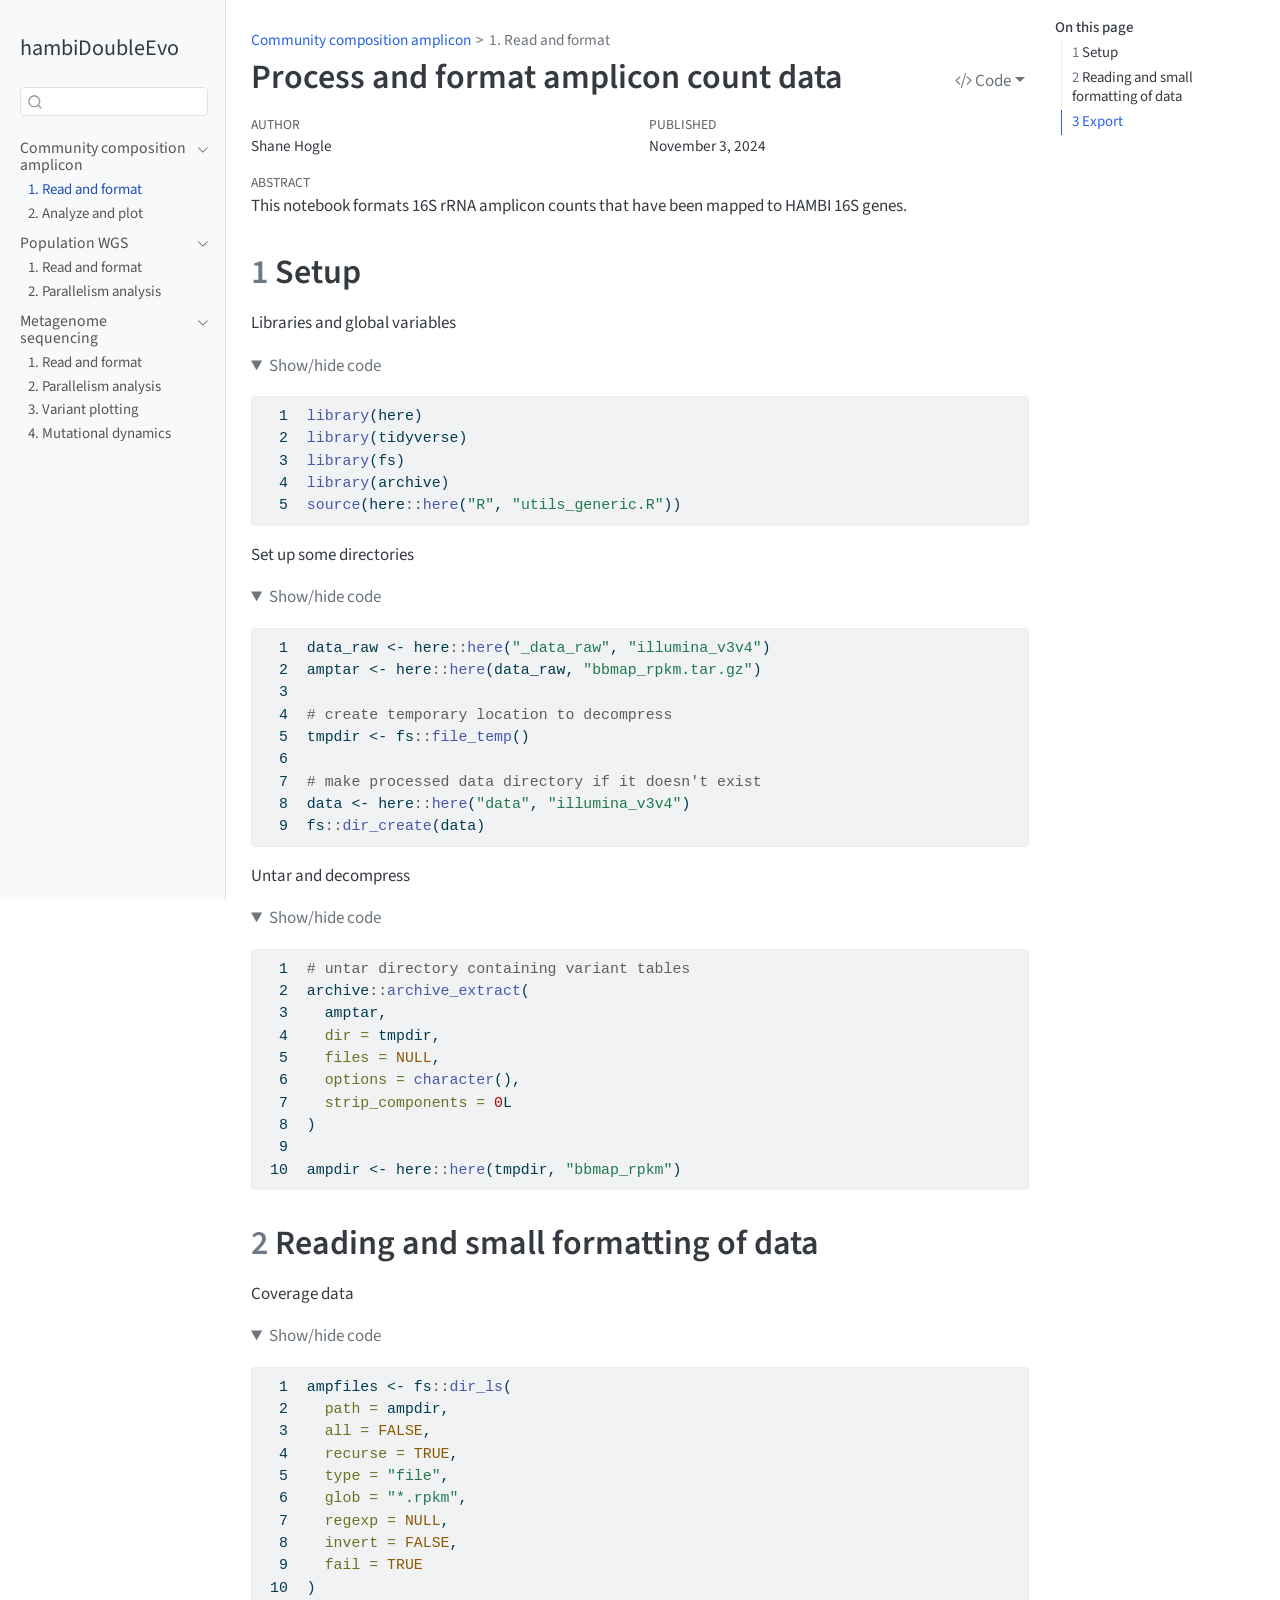
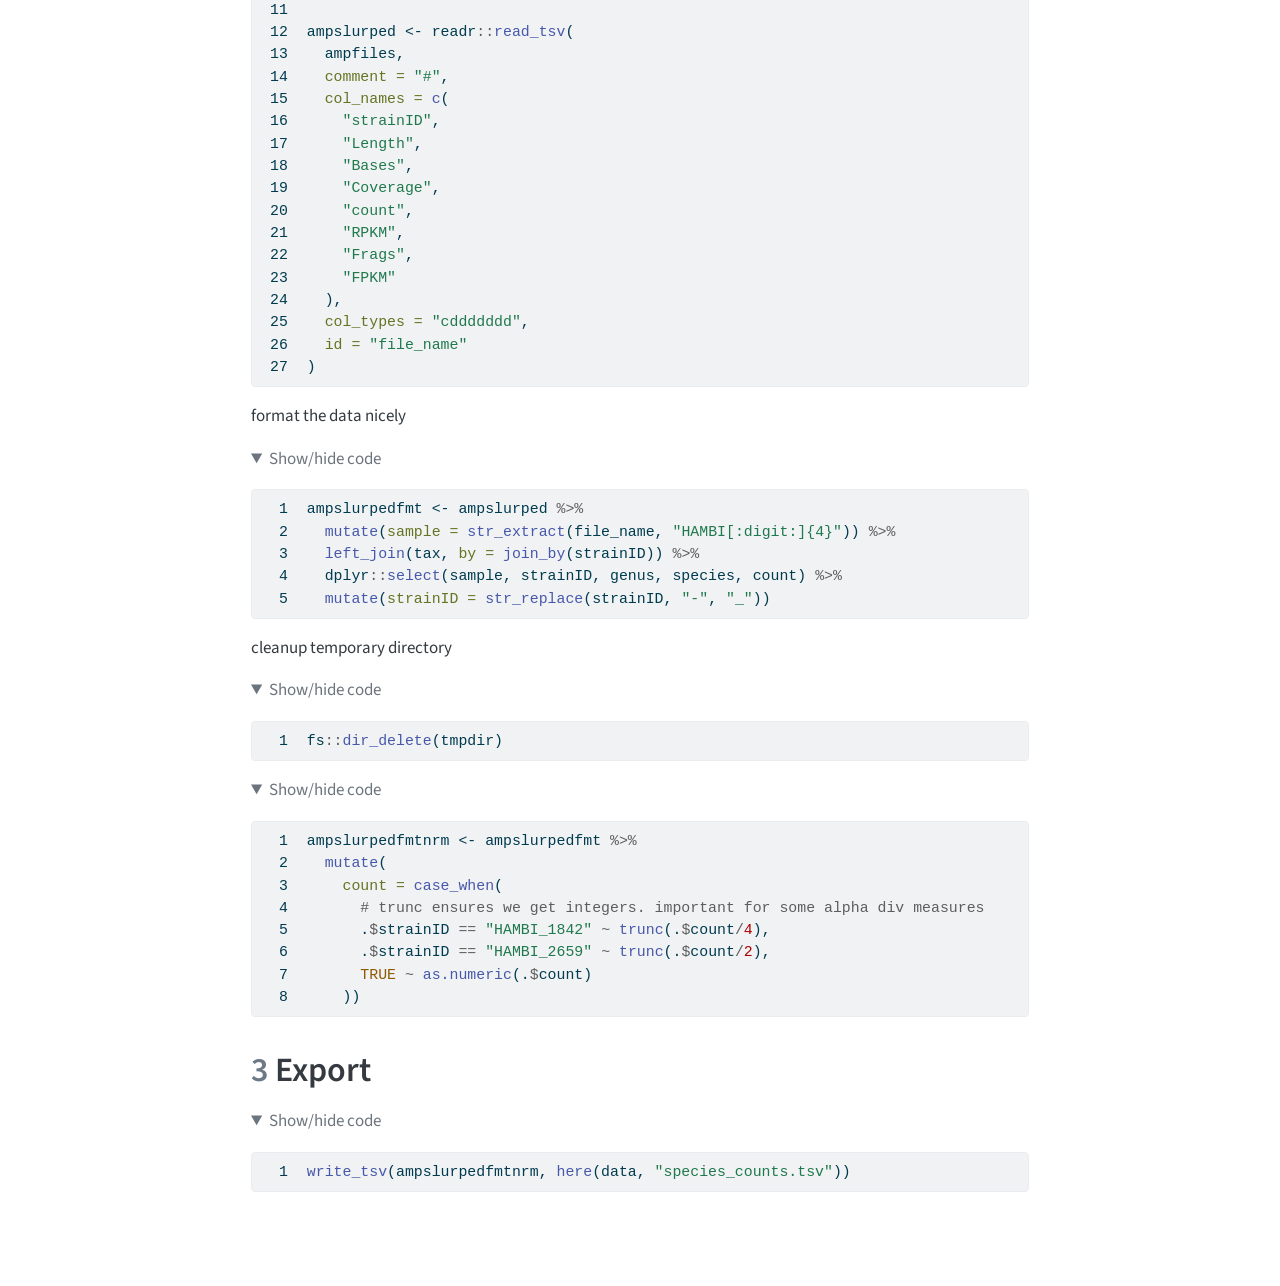
==== commit 37d7585d: "Final repo version upon publication in Ecology Letters" ====
--- a/docs/R/illumina_v3v4/01_rpkm2tab.html
+++ b/docs/R/illumina_v3v4/01_rpkm2tab.html
@@ -7,7 +7,7 @@
 <meta name="viewport" content="width=device-width, initial-scale=1.0, user-scalable=yes">
 
 <meta name="author" content="Shane Hogle">
-<meta name="dcterms.date" content="2024-10-30">
+<meta name="dcterms.date" content="2024-11-03">
 
 <title>hambiDoubleEvo - Process and format amplicon count data</title>
 <style>
@@ -261,7 +261,7 @@
     <div>
     <div class="quarto-title-meta-heading">Published</div>
     <div class="quarto-title-meta-contents">
-      <p class="date">October 30, 2024</p>
+      <p class="date">November 3, 2024</p>
     </div>
   </div>
   
